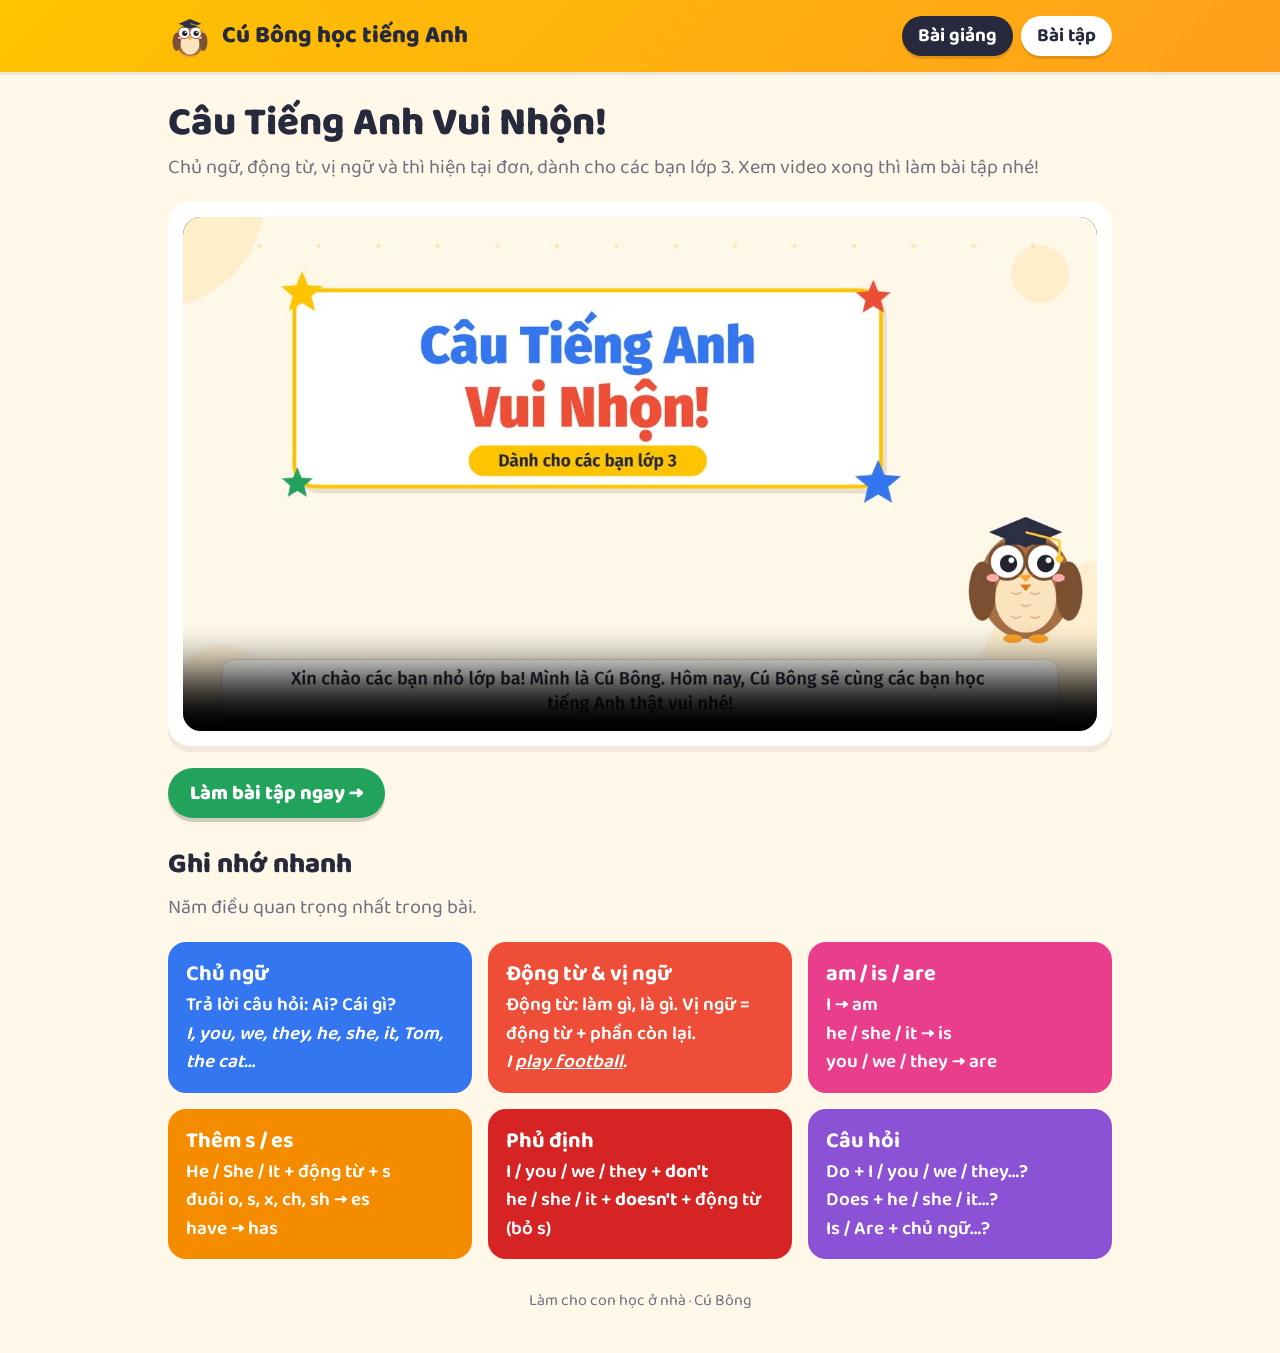
==== index.html @ 1fdc296e "Trang học tiếng Anh lớp 3: video bài giảng và bài tập tương tác Co-Authored-By: Claude Opus 5.5 <nor" ====
<!DOCTYPE html>
<html lang="vi">
<head>
<meta charset="utf-8">
<meta name="viewport" content="width=device-width, initial-scale=1">
<title>Câu Tiếng Anh Vui Nhộn – Bài giảng lớp 3</title>
<meta name="description" content="Bài giảng tiếng Anh lớp 3: chủ ngữ, động từ, vị ngữ, thì hiện tại đơn, am/is/are, do/does. Giảng bằng tiếng Việt.">
<link rel="preconnect" href="https://fonts.googleapis.com">
<link rel="preconnect" href="https://fonts.gstatic.com" crossorigin>
<link href="https://fonts.googleapis.com/css2?family=Baloo+2:wght@500;600;700;800&display=swap" rel="stylesheet">
<link rel="stylesheet" href="assets/style.css">
<link rel="icon" href="assets/owl.svg" type="image/svg+xml">
</head>
<body>
<header class="top"><div class="wrap">
  <a class="logo" href="./"><img src="assets/owl.svg" alt="" width="44" height="44"> Cú Bông học tiếng Anh</a>
  <nav><a class="on" href="./">Bài giảng</a><a href="bai-tap.html">Bài tập</a></nav>
</div></header>

<main class="wrap">
  <h1>Câu Tiếng Anh Vui Nhộn!</h1>
  <p class="lead">Chủ ngữ, động từ, vị ngữ và thì hiện tại đơn, dành cho các bạn lớp 3. Xem video xong thì làm bài tập nhé!</p>

  <div class="card" style="padding:12px">
    <video class="video" controls preload="metadata" poster="assets/poster.jpg" playsinline>
      <source src="assets/bai-giang.mp4" type="video/mp4">
      Trình duyệt không phát được video.
    </video>
  </div>

  <div class="big-cta">
    <a class="btn green" href="bai-tap.html">Làm bài tập ngay &rarr;</a>
  </div>

  <h2>Ghi nhớ nhanh</h2>
  <p class="lead">Năm điều quan trọng nhất trong bài.</p>
  <div class="grid">
    <div class="tip" style="background:var(--subj)"><b>Chủ ngữ</b>Trả lời câu hỏi: Ai? Cái gì?<br><i>I, you, we, they, he, she, it, Tom, the cat…</i></div>
    <div class="tip" style="background:var(--verb)"><b>Động từ &amp; vị ngữ</b>Động từ: làm gì, là gì. Vị ngữ = động từ + phần còn lại.<br><i>I <u>play football</u>.</i></div>
    <div class="tip" style="background:var(--be)"><b>am / is / are</b>I &rarr; am<br>he / she / it &rarr; is<br>you / we / they &rarr; are</div>
    <div class="tip" style="background:var(--do)"><b>Thêm s / es</b>He / She / It + động từ + s<br>đuôi o, s, x, ch, sh &rarr; es<br>have &rarr; has</div>
    <div class="tip" style="background:var(--no)"><b>Phủ định</b>I / you / we / they + <b style="display:inline;font-size:inherit">don't</b><br>he / she / it + <b style="display:inline;font-size:inherit">doesn't</b> + động từ (bỏ s)</div>
    <div class="tip" style="background:var(--pred)"><b>Câu hỏi</b>Do + I / you / we / they…?<br>Does + he / she / it…?<br>Is / Are + chủ ngữ…?</div>
  </div>
</main>
<footer>Làm cho con học ở nhà &middot; Cú Bông</footer>
</body>
</html>
---- assets/style.css ----
:root{
  --bg:#FFF8E8; --ink:#262A3C; --grey:#6E7282; --card:#fff;
  --subj:#3476F0; --verb:#EE4E38; --rest:#22A35C; --pred:#8B52D6; --be:#E83E8C; --do:#F58C00; --no:#D62424;
  --line:#EFE4CC; --radius:22px;
}
*{box-sizing:border-box}
html{scroll-behavior:smooth}
body{margin:0;background:var(--bg);color:var(--ink);font-family:"Baloo 2","Fira Sans",system-ui,sans-serif;font-size:19px;line-height:1.5}
a{color:var(--subj)}
.wrap{max-width:980px;margin:0 auto;padding:0 18px}
header.top{background:linear-gradient(135deg,#FFC400 0%,#FF9F1C 100%);padding:14px 0;box-shadow:0 3px 0 rgba(0,0,0,.08)}
header.top .wrap{display:flex;align-items:center;gap:14px;flex-wrap:wrap}
.logo{display:flex;align-items:center;gap:10px;font-weight:800;font-size:24px;color:var(--ink);text-decoration:none}
.logo svg{width:44px;height:44px}
nav{margin-left:auto;display:flex;gap:8px;flex-wrap:wrap}
nav a{background:#fff;color:var(--ink);text-decoration:none;font-weight:700;padding:6px 16px;border-radius:999px;box-shadow:0 3px 0 rgba(0,0,0,.12)}
nav a.on{background:var(--ink);color:#fff}
h1{font-size:40px;line-height:1.15;margin:28px 0 6px;font-weight:800}
h2{font-size:28px;margin:0 0 6px;font-weight:800}
.lead{color:var(--grey);margin:0 0 20px;font-size:20px}
.card{background:var(--card);border-radius:var(--radius);padding:22px;box-shadow:0 6px 0 rgba(0,0,0,.06);margin:0 0 22px;border:3px solid transparent}
.video{width:100%;border-radius:18px;display:block;background:#000;aspect-ratio:16/9}
.grid{display:grid;grid-template-columns:repeat(auto-fit,minmax(260px,1fr));gap:16px}
.tip{border-radius:18px;padding:16px 18px;color:#fff;font-weight:600}
.tip b{font-size:22px;display:block}
.btn{display:inline-flex;align-items:center;gap:8px;border:0;cursor:pointer;font:inherit;font-weight:800;font-size:20px;padding:10px 22px;border-radius:999px;color:#fff;background:var(--subj);box-shadow:0 4px 0 rgba(0,0,0,.18);text-decoration:none}
.btn:active{transform:translateY(2px);box-shadow:0 2px 0 rgba(0,0,0,.18)}
.btn.green{background:var(--rest)} .btn.orange{background:var(--do)} .btn.grey{background:#8A8FA3}
.big-cta{display:flex;gap:14px;flex-wrap:wrap;margin:6px 0 26px}
footer{color:var(--grey);text-align:center;padding:30px 0 40px;font-size:16px}

/* exercises */
.ex-head{display:flex;align-items:center;gap:12px;margin-bottom:6px}
.ex-num{background:var(--subj);color:#fff;border-radius:14px;min-width:46px;height:46px;display:grid;place-items:center;font-weight:800;font-size:22px}
.ex-sub{color:var(--grey);margin:0 0 14px}
.q{display:flex;align-items:center;flex-wrap:wrap;gap:8px 10px;padding:10px 0;border-bottom:2px dashed var(--line)}
.q:last-of-type{border-bottom:0}
.qn{font-weight:800;color:var(--grey);min-width:28px}
.en{font-weight:700}
input.t{font:inherit;font-weight:700;font-size:19px;border:3px solid #D9CFB8;border-radius:12px;padding:4px 10px;min-width:110px;background:#FFFDF6;color:var(--ink)}
input.t.wide{min-width:min(420px,100%);flex:1}
input.t:focus{outline:none;border-color:var(--subj)}
.choices{display:inline-flex;gap:6px;flex-wrap:wrap}
.ch{font:inherit;font-weight:800;font-size:18px;border:3px solid #D9CFB8;background:#fff;border-radius:999px;padding:2px 16px;cursor:pointer;color:var(--ink)}
.ch.sel{background:var(--subj);border-color:var(--subj);color:#fff}
.ok{border-color:var(--rest)!important;background:#E3F7EA!important;color:var(--ink)!important}
.ch.sel.ok{background:var(--rest)!important;color:#fff!important}
.bad{border-color:var(--no)!important;background:#FFE7E7!important}
.ch.sel.bad{background:var(--no)!important;color:#fff!important}
.fix{color:var(--rest);font-weight:800;font-size:16px}
.blank{display:inline-block;min-width:70px;border-bottom:3px solid var(--grey);text-align:center}
.say{border:0;background:#EFE7FF;color:var(--pred);border-radius:50%;width:36px;height:36px;cursor:pointer;display:inline-grid;place-items:center;flex:none}
.say svg{width:20px;height:20px}
table.tb{width:100%;border-collapse:separate;border-spacing:0 8px}
table.tb th{text-align:left;color:#fff;padding:8px 10px;font-size:17px}
table.tb th:first-child{border-radius:12px 0 0 12px} table.tb th:last-child{border-radius:0 12px 12px 0}
table.tb td{padding:4px 6px;vertical-align:middle}
table.tb input.t{width:100%;min-width:0}
.ex-foot{display:flex;align-items:center;gap:14px;flex-wrap:wrap;margin-top:14px}
.score{font-weight:800;font-size:20px}
.pool{display:flex;flex-wrap:wrap;gap:10px;margin:6px 0 12px}
.word{background:#fff;border:3px solid #D9CFB8;border-radius:14px;padding:4px 8px 4px 14px;display:inline-flex;align-items:center;gap:8px;font-weight:800}
.word .ch{font-size:14px;padding:0 10px}
.sticky{position:sticky;top:0;z-index:5;background:var(--ink);color:#fff;border-radius:0 0 18px 18px;padding:10px 18px;display:flex;gap:12px;align-items:center;flex-wrap:wrap;margin-bottom:20px}
.sticky .score{font-size:22px}
.sticky .btn{font-size:17px;padding:6px 16px}
textarea{width:100%;font:inherit;border:3px solid #D9CFB8;border-radius:12px;padding:8px 12px;background:#FFFDF6;min-height:46px}
.stars{position:fixed;inset:0;pointer-events:none;z-index:50}
@media (max-width:640px){h1{font-size:31px}body{font-size:18px}.card{padding:16px}}
@media print{
  header.top,nav,.sticky,.ex-foot,.say,.no-print,footer{display:none!important}
  body{background:#fff;font-size:14pt}
  .card{box-shadow:none;border:1px solid #ccc;break-inside:avoid}
  .ch{border:1px solid #999} input.t{border:0;border-bottom:1px solid #666;border-radius:0;background:#fff}
}
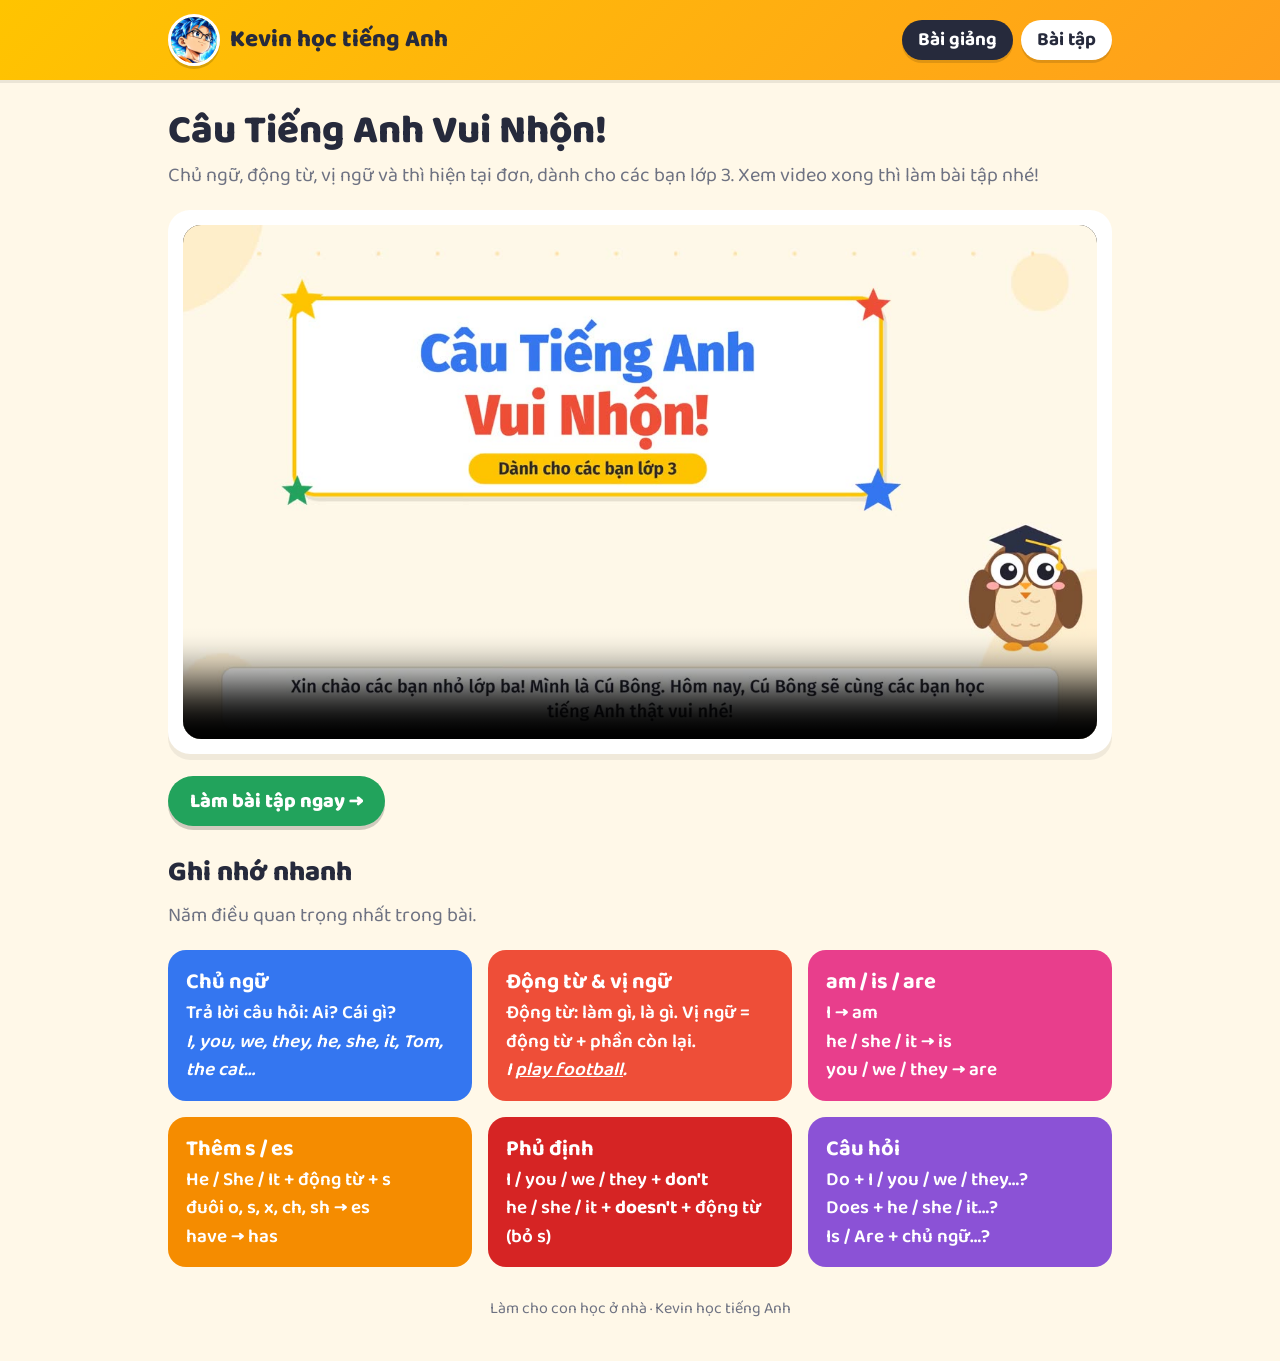
==== commit 87d4e0a0: "Đổi tên thành Kevin học tiếng Anh, thêm logo và favicon mới Co-Authored-By: Claude Opus 5.5 <noreply" ====
--- a/index.html
+++ b/index.html
@@ -3,17 +3,18 @@
 <head>
 <meta charset="utf-8">
 <meta name="viewport" content="width=device-width, initial-scale=1">
-<title>Câu Tiếng Anh Vui Nhộn – Bài giảng lớp 3</title>
+<title>Kevin học tiếng Anh – Bài giảng lớp 3</title>
 <meta name="description" content="Bài giảng tiếng Anh lớp 3: chủ ngữ, động từ, vị ngữ, thì hiện tại đơn, am/is/are, do/does. Giảng bằng tiếng Việt.">
 <link rel="preconnect" href="https://fonts.googleapis.com">
 <link rel="preconnect" href="https://fonts.gstatic.com" crossorigin>
 <link href="https://fonts.googleapis.com/css2?family=Baloo+2:wght@500;600;700;800&display=swap" rel="stylesheet">
 <link rel="stylesheet" href="assets/style.css">
-<link rel="icon" href="assets/owl.svg" type="image/svg+xml">
+<link rel="icon" href="assets/favicon.png" type="image/png">
+<link rel="apple-touch-icon" href="assets/apple-touch-icon.png">
 </head>
 <body>
 <header class="top"><div class="wrap">
-  <a class="logo" href="./"><img src="assets/owl.svg" alt="" width="44" height="44"> Cú Bông học tiếng Anh</a>
+  <a class="logo" href="./"><img src="assets/logo.jpg" alt="Kevin" width="52" height="52" class="avatar"> Kevin học tiếng Anh</a>
   <nav><a class="on" href="./">Bài giảng</a><a href="bai-tap.html">Bài tập</a></nav>
 </div></header>
 
@@ -43,6 +44,6 @@
     <div class="tip" style="background:var(--pred)"><b>Câu hỏi</b>Do + I / you / we / they…?<br>Does + he / she / it…?<br>Is / Are + chủ ngữ…?</div>
   </div>
 </main>
-<footer>Làm cho con học ở nhà &middot; Cú Bông</footer>
+<footer>Làm cho con học ở nhà &middot; Kevin học tiếng Anh</footer>
 </body>
 </html>
--- a/assets/style.css
+++ b/assets/style.css
@@ -11,7 +11,7 @@
 header.top{background:linear-gradient(135deg,#FFC400 0%,#FF9F1C 100%);padding:14px 0;box-shadow:0 3px 0 rgba(0,0,0,.08)}
 header.top .wrap{display:flex;align-items:center;gap:14px;flex-wrap:wrap}
 .logo{display:flex;align-items:center;gap:10px;font-weight:800;font-size:24px;color:var(--ink);text-decoration:none}
-.logo svg{width:44px;height:44px}
+.logo .avatar{width:52px;height:52px;border-radius:50%;object-fit:cover;border:3px solid #fff;box-shadow:0 3px 0 rgba(0,0,0,.15)}
 nav{margin-left:auto;display:flex;gap:8px;flex-wrap:wrap}
 nav a{background:#fff;color:var(--ink);text-decoration:none;font-weight:700;padding:6px 16px;border-radius:999px;box-shadow:0 3px 0 rgba(0,0,0,.12)}
 nav a.on{background:var(--ink);color:#fff}
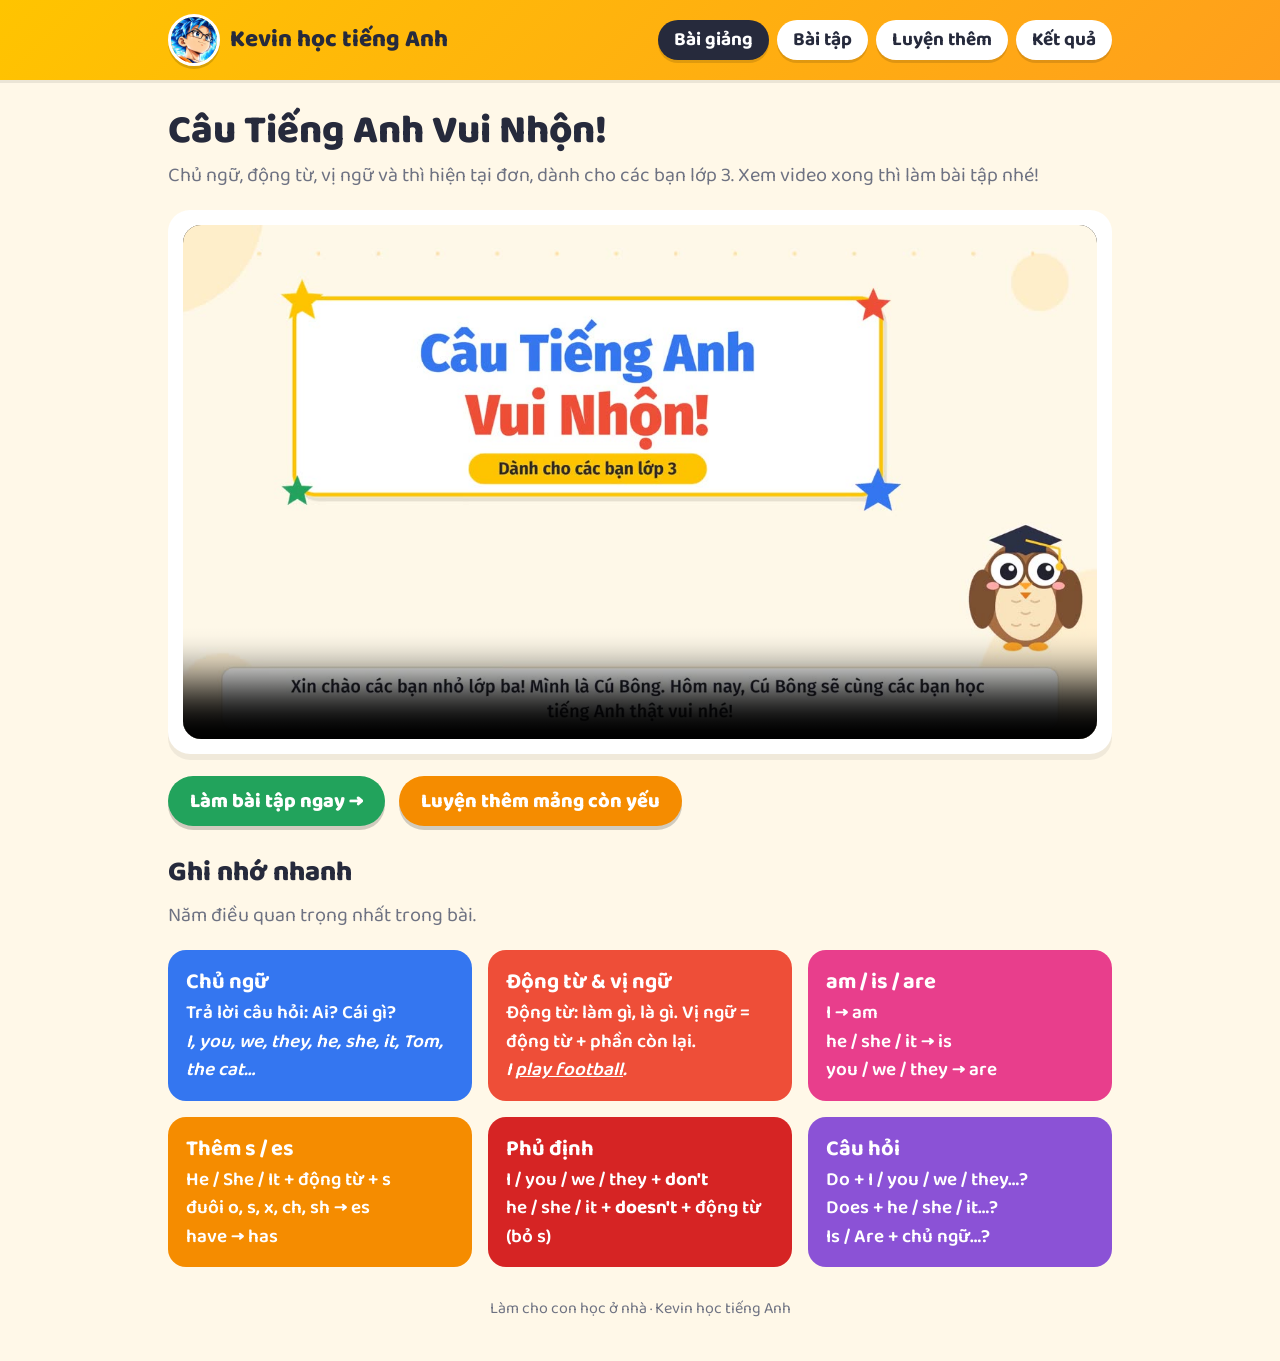
==== commit 1fb9ba44: "Lưu kết quả lên Supabase, trang Kết quả và Luyện thêm theo mảng yếu - Gắn nhãn mảng cho từng câu, gh" ====
--- a/index.html
+++ b/index.html
@@ -15,7 +15,7 @@
 <body>
 <header class="top"><div class="wrap">
   <a class="logo" href="./"><img src="assets/logo.jpg" alt="Kevin" width="52" height="52" class="avatar"> Kevin học tiếng Anh</a>
-  <nav><a class="on" href="./">Bài giảng</a><a href="bai-tap.html">Bài tập</a></nav>
+  <nav><a class="on" href="./">Bài giảng</a><a href="bai-tap.html">Bài tập</a><a href="luyen-tap.html">Luyện thêm</a><a href="ket-qua.html">Kết quả</a></nav>
 </div></header>
 
 <main class="wrap">
@@ -31,6 +31,7 @@
 
   <div class="big-cta">
     <a class="btn green" href="bai-tap.html">Làm bài tập ngay &rarr;</a>
+    <a class="btn orange" href="luyen-tap.html">Luyện thêm mảng còn yếu</a>
   </div>
 
   <h2>Ghi nhớ nhanh</h2>
@@ -45,5 +46,7 @@
   </div>
 </main>
 <footer>Làm cho con học ở nhà &middot; Kevin học tiếng Anh</footer>
+<script src="assets/config.js"></script>
+<script src="assets/common.js"></script>
 </body>
 </html>
--- a/assets/style.css
+++ b/assets/style.css
@@ -28,6 +28,23 @@
 .btn.green{background:var(--rest)} .btn.orange{background:var(--do)} .btn.grey{background:#8A8FA3}
 .big-cta{display:flex;gap:14px;flex-wrap:wrap;margin:6px 0 26px}
 footer{color:var(--grey);text-align:center;padding:30px 0 40px;font-size:16px}
+
+/* practice + results */
+.skill-chips{display:flex;flex-wrap:wrap;gap:8px;margin:0 0 18px}
+.skill-chip{display:inline-flex;align-items:center;gap:8px;background:#fff;color:var(--ink);text-decoration:none;font-weight:700;padding:6px 14px;border-radius:999px;border:3px solid #E6DCC4}
+.skill-chip.on{border-color:var(--ink)}
+.skill-chip .dot{width:12px;height:12px;border-radius:50%}
+.hint{background:#F1ECFF;color:var(--pred);font-weight:700;font-size:16px;border-radius:10px;padding:1px 10px}
+.skill-row{padding:12px 0;border-bottom:2px dashed var(--line)}
+.skill-row:last-child{border-bottom:0}
+.skill-name{display:flex;align-items:center;gap:10px;flex-wrap:wrap}
+.skill-name b{font-size:21px}
+.tag{color:#fff;font-weight:800;font-size:14px;border-radius:999px;padding:1px 12px}
+.bar{height:16px;background:#F0E8D6;border-radius:999px;overflow:hidden;margin:8px 0}
+.bar i{display:block;height:100%;border-radius:999px}
+.skill-detail{display:flex;align-items:center;justify-content:space-between;gap:10px;flex-wrap:wrap;color:var(--grey);font-size:17px}
+.btn.small{font-size:16px;padding:5px 14px}
+label{font-weight:700;display:inline-flex;align-items:center;gap:8px}
 
 /* exercises */
 .ex-head{display:flex;align-items:center;gap:12px;margin-bottom:6px}
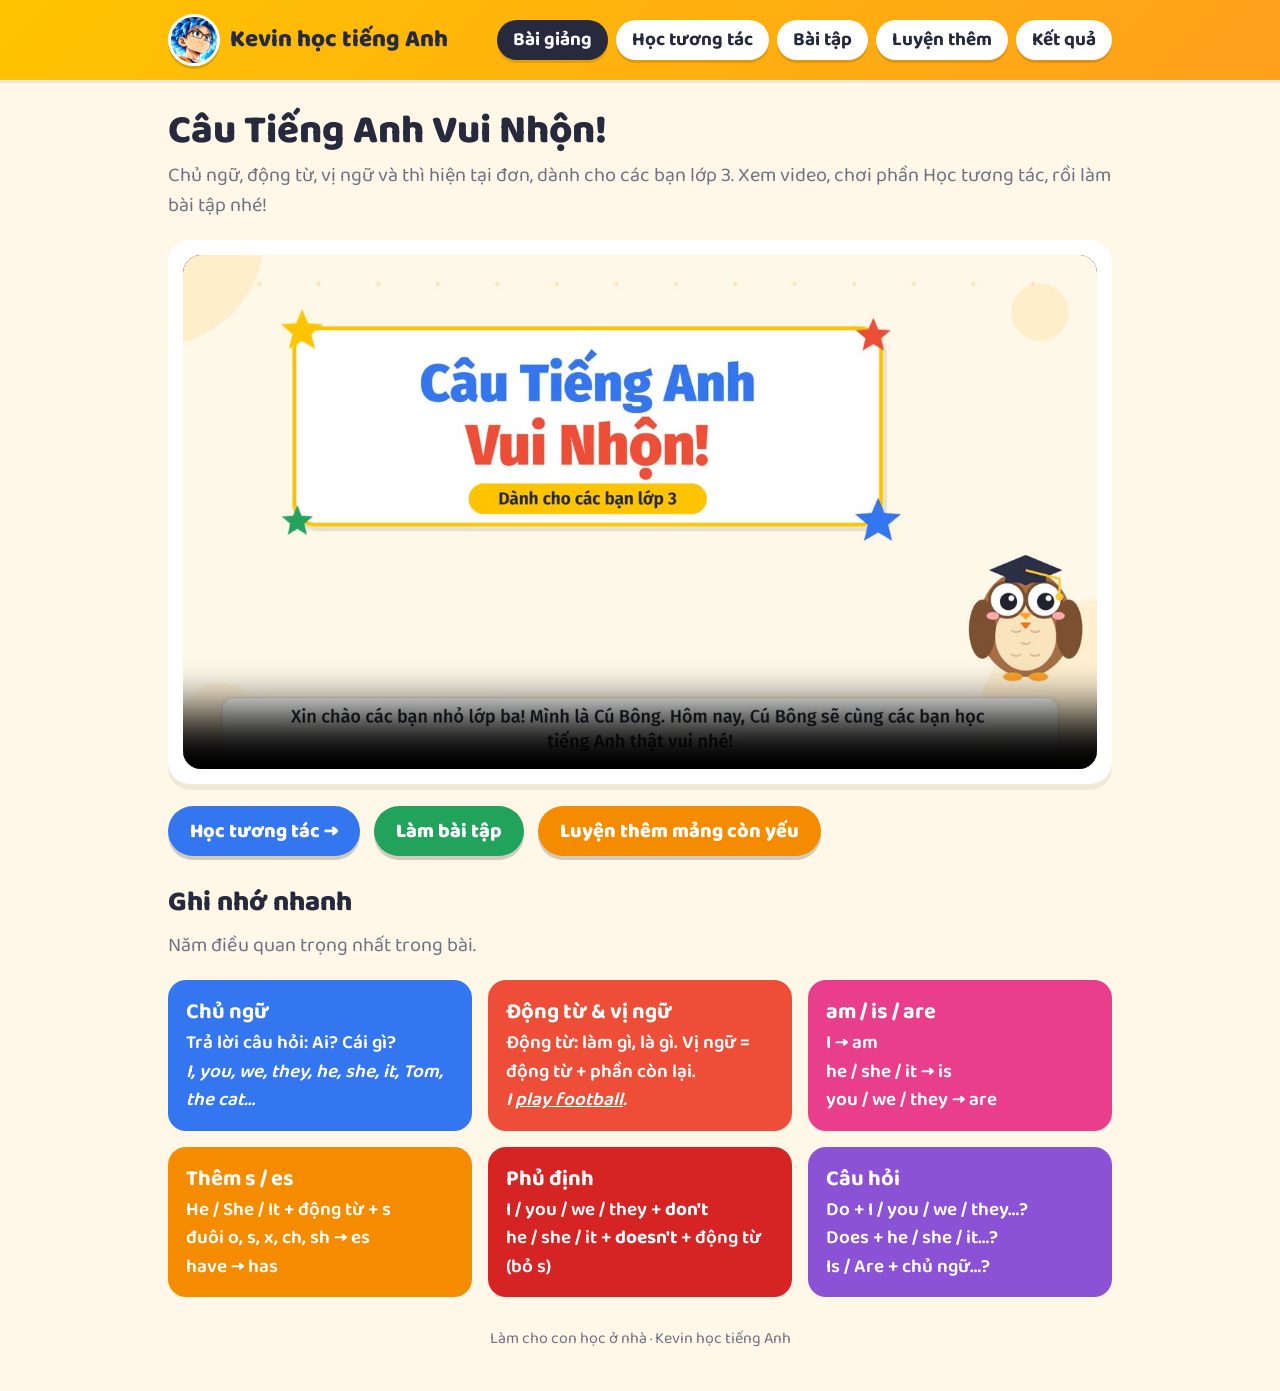
==== commit c1070543: "Thêm trang Học tương tác: Đoàn tàu câu, Máy làm câu, Thử thách nhanh Co-Authored-By: Claude Opus 5.5" ====
--- a/index.html
+++ b/index.html
@@ -15,12 +15,12 @@
 <body>
 <header class="top"><div class="wrap">
   <a class="logo" href="./"><img src="assets/logo.jpg" alt="Kevin" width="52" height="52" class="avatar"> Kevin học tiếng Anh</a>
-  <nav><a class="on" href="./">Bài giảng</a><a href="bai-tap.html">Bài tập</a><a href="luyen-tap.html">Luyện thêm</a><a href="ket-qua.html">Kết quả</a></nav>
+  <nav><a class="on" href="./">Bài giảng</a><a href="bai-hoc.html">Học tương tác</a><a href="bai-tap.html">Bài tập</a><a href="luyen-tap.html">Luyện thêm</a><a href="ket-qua.html">Kết quả</a></nav>
 </div></header>
 
 <main class="wrap">
   <h1>Câu Tiếng Anh Vui Nhộn!</h1>
-  <p class="lead">Chủ ngữ, động từ, vị ngữ và thì hiện tại đơn, dành cho các bạn lớp 3. Xem video xong thì làm bài tập nhé!</p>
+  <p class="lead">Chủ ngữ, động từ, vị ngữ và thì hiện tại đơn, dành cho các bạn lớp 3. Xem video, chơi phần Học tương tác, rồi làm bài tập nhé!</p>
 
   <div class="card" style="padding:12px">
     <video class="video" controls preload="metadata" poster="assets/poster.jpg" playsinline>
@@ -30,7 +30,8 @@
   </div>
 
   <div class="big-cta">
-    <a class="btn green" href="bai-tap.html">Làm bài tập ngay &rarr;</a>
+    <a class="btn" href="bai-hoc.html">Học tương tác &rarr;</a>
+    <a class="btn green" href="bai-tap.html">Làm bài tập</a>
     <a class="btn orange" href="luyen-tap.html">Luyện thêm mảng còn yếu</a>
   </div>
 
--- a/assets/style.css
+++ b/assets/style.css
@@ -4,6 +4,7 @@
   --line:#EFE4CC; --radius:22px;
 }
 *{box-sizing:border-box}
+[hidden]{display:none!important}
 html{scroll-behavior:smooth}
 body{margin:0;background:var(--bg);color:var(--ink);font-family:"Baloo 2","Fira Sans",system-ui,sans-serif;font-size:19px;line-height:1.5}
 a{color:var(--subj)}
@@ -28,6 +29,67 @@
 .btn.green{background:var(--rest)} .btn.orange{background:var(--do)} .btn.grey{background:#8A8FA3}
 .big-cta{display:flex;gap:14px;flex-wrap:wrap;margin:6px 0 26px}
 footer{color:var(--grey);text-align:center;padding:30px 0 40px;font-size:16px}
+
+/* interactive lesson */
+.tabs{display:flex;gap:8px;flex-wrap:wrap;margin:0 0 16px}
+.tabs button{font:inherit;font-weight:800;font-size:19px;border:0;border-radius:16px;padding:8px 18px;background:#fff;color:var(--ink);cursor:pointer;box-shadow:0 4px 0 rgba(0,0,0,.1)}
+.tabs button.on{background:var(--subj);color:#fff}
+.pane-head{display:flex;align-items:center;justify-content:space-between;gap:10px}
+.count{color:var(--grey);font-weight:700}
+.msg{font-weight:700;min-height:30px;margin:12px 0}
+.msg.good{color:var(--rest)} .msg.bad{color:var(--no)}
+.train-wrap{position:relative;padding:84px 0 10px;overflow-x:auto}
+.train{display:grid;grid-template-columns:repeat(3,minmax(150px,1fr));gap:34px;min-width:540px}
+.wagon{position:relative;border-radius:22px;color:#fff;padding:12px 10px 18px;text-align:center;min-height:150px;display:flex;flex-direction:column;gap:8px}
+.wagon.w1{background:var(--subj)} .wagon.w2{background:var(--verb)} .wagon.w3{background:var(--rest)}
+.wagon:not(.w1)::before{content:"";position:absolute;left:-36px;top:60%;width:38px;height:9px;background:var(--ink);border-radius:4px}
+.wagon .chimney{position:absolute;top:-34px;left:22px;width:34px;height:40px;background:#2457B8;border-radius:8px 8px 0 0}
+.wl{font-weight:800;font-size:22px;line-height:1.1}
+.wl small{display:block;font-size:15px;font-weight:600;opacity:.9}
+.slot{flex:1;display:grid;place-items:center;background:rgba(255,255,255,.22);border:3px dashed rgba(255,255,255,.75);border-radius:16px;font-weight:800;font-size:26px;padding:6px}
+.slot.full{background:#fff;color:var(--ink);border-style:solid;animation:pop .35s}
+.wagon i{position:absolute;bottom:-20px;width:36px;height:36px;border-radius:50%;background:var(--ink);border:9px solid #BFC3D2}
+.wagon i:nth-of-type(1){left:22%} .wagon i:nth-of-type(2){right:22%}
+.rail{height:8px;background:#9A7650;border-radius:4px;margin-top:22px;min-width:540px}
+.pred-bracket{position:absolute;top:36px;left:calc(33.3% + 12px);right:0;height:30px;border:6px solid var(--pred);border-bottom:0;border-radius:10px 10px 0 0;opacity:0;transition:opacity .4s;min-width:340px}
+.pred-bracket span{position:absolute;top:-24px;left:50%;transform:translateX(-50%);background:var(--pred);color:#fff;font-weight:800;padding:2px 16px;border-radius:999px;font-size:17px}
+.pred-bracket.show{opacity:1}
+.cards{display:flex;gap:12px;flex-wrap:wrap;justify-content:center;margin-top:20px;min-height:66px}
+.wcard{font:inherit;font-weight:800;font-size:26px;background:#fff;border:4px solid var(--ink);border-radius:18px;padding:6px 22px;cursor:pointer;box-shadow:0 5px 0 rgba(0,0,0,.18);color:var(--ink)}
+.wcard.gone{visibility:hidden}
+.wcard.shake{animation:shake .4s}
+@keyframes shake{0%,100%{transform:translateX(0)}20%,60%{transform:translateX(-10px)}40%,80%{transform:translateX(10px)}}
+@keyframes pop{0%{transform:scale(.6)}70%{transform:scale(1.08)}100%{transform:scale(1)}}
+.mgroup{margin:10px 0}
+.mgroup b{display:block;margin-bottom:6px}
+.mrow{display:flex;flex-wrap:wrap;gap:8px}
+.mchip{font:inherit;font-weight:700;font-size:18px;border:3px solid #D9CFB8;background:#fff;border-radius:999px;padding:2px 14px;cursor:pointer;color:var(--ink)}
+.mchip.on{background:var(--ink);border-color:var(--ink);color:#fff}
+.mscreen{background:#262A3C;border-radius:22px;padding:22px;margin-top:16px;color:#fff;text-align:center}
+.mout{font-size:clamp(28px,5vw,46px);font-weight:800;line-height:1.3;background:#fff;color:var(--ink);border-radius:16px;padding:14px}
+.mout.pop{animation:pop .35s}
+.mans{margin-top:10px;font-size:22px;font-weight:700;color:#FFD54A}
+.mvi{margin-top:10px;font-size:20px;font-style:italic;color:#D9DCEA}
+.mwhy{margin-top:10px;font-size:19px;background:rgba(255,255,255,.08);border-radius:12px;padding:8px 12px}
+.mwhy span:first-child{color:#FFD54A;font-weight:800}
+.mbtns{display:flex;gap:10px;justify-content:center;flex-wrap:wrap;margin-top:14px}
+.tk{border-radius:8px;padding:0}
+.tk-subj{color:var(--subj)} .tk-aux{color:var(--be)} .tk-not{color:var(--no)} .tk-verb{color:var(--verb)}
+.tk-end{color:#fff;background:var(--no);padding:0 3px} .tk-rest{color:var(--rest)} .tk-blank{color:var(--grey)}
+.legend .tk{background:#fff;font-weight:800;padding:0 6px;margin-right:4px}
+.legend .tk-end{background:var(--no);color:#fff}
+.btn.big{font-size:24px;padding:12px 30px}
+.ginfo{font-weight:800;color:var(--grey)}
+.gtime{height:14px;background:#F0E8D6;border-radius:999px;overflow:hidden;margin:8px 0 16px}
+.gtime i{display:block;height:100%;width:100%;background:var(--rest);transition:width .1s linear}
+.gq{font-size:clamp(28px,5vw,44px);font-weight:800;text-align:center;background:#FFFDF6;border:4px solid var(--line);border-radius:18px;padding:16px}
+.gopts{display:flex;gap:14px;justify-content:center;flex-wrap:wrap;margin-top:18px}
+.gbtn{font:inherit;font-weight:800;font-size:28px;min-width:150px;border:4px solid var(--ink);border-radius:18px;background:#fff;padding:8px 20px;cursor:pointer;box-shadow:0 5px 0 rgba(0,0,0,.18);color:var(--ink)}
+.gbtn.ok{background:var(--rest);border-color:var(--rest);color:#fff}
+.gbtn.bad{background:var(--no);border-color:var(--no);color:#fff}
+.gstars{font-size:64px;color:#FFC400;text-align:center}
+.gresult{text-align:center;font-weight:800;font-size:24px}
+#g-end{text-align:center}
 
 /* practice + results */
 .skill-chips{display:flex;flex-wrap:wrap;gap:8px;margin:0 0 18px}
@@ -83,7 +145,20 @@
 .sticky .btn{font-size:17px;padding:6px 16px}
 textarea{width:100%;font:inherit;border:3px solid #D9CFB8;border-radius:12px;padding:8px 12px;background:#FFFDF6;min-height:46px}
 .stars{position:fixed;inset:0;pointer-events:none;z-index:50}
-@media (max-width:640px){h1{font-size:31px}body{font-size:18px}.card{padding:16px}}
+@media (max-width:640px){h1{font-size:31px}body{font-size:18px}.card{padding:16px}
+  .train,.rail,.pred-bracket{min-width:0}
+  .train{grid-template-columns:repeat(3,1fr);gap:16px}
+  .wagon{min-height:118px;padding:8px 5px 14px;border-radius:14px}
+  .wagon:not(.w1)::before{left:-17px;width:18px}
+  .wl{font-size:15px} .wl small{font-size:11px}
+  .slot{font-size:16px;border-radius:10px}
+  .wagon i{width:24px;height:24px;border-width:6px;bottom:-13px}
+  .wagon .chimney{width:22px;height:28px;top:-24px;left:12px}
+  .pred-bracket{left:calc(33.3% + 6px)}
+  .wcard{font-size:21px;padding:5px 16px}
+  .mchip{font-size:16px}
+  .gbtn{min-width:110px;font-size:24px}
+}
 @media print{
   header.top,nav,.sticky,.ex-foot,.say,.no-print,footer{display:none!important}
   body{background:#fff;font-size:14pt}
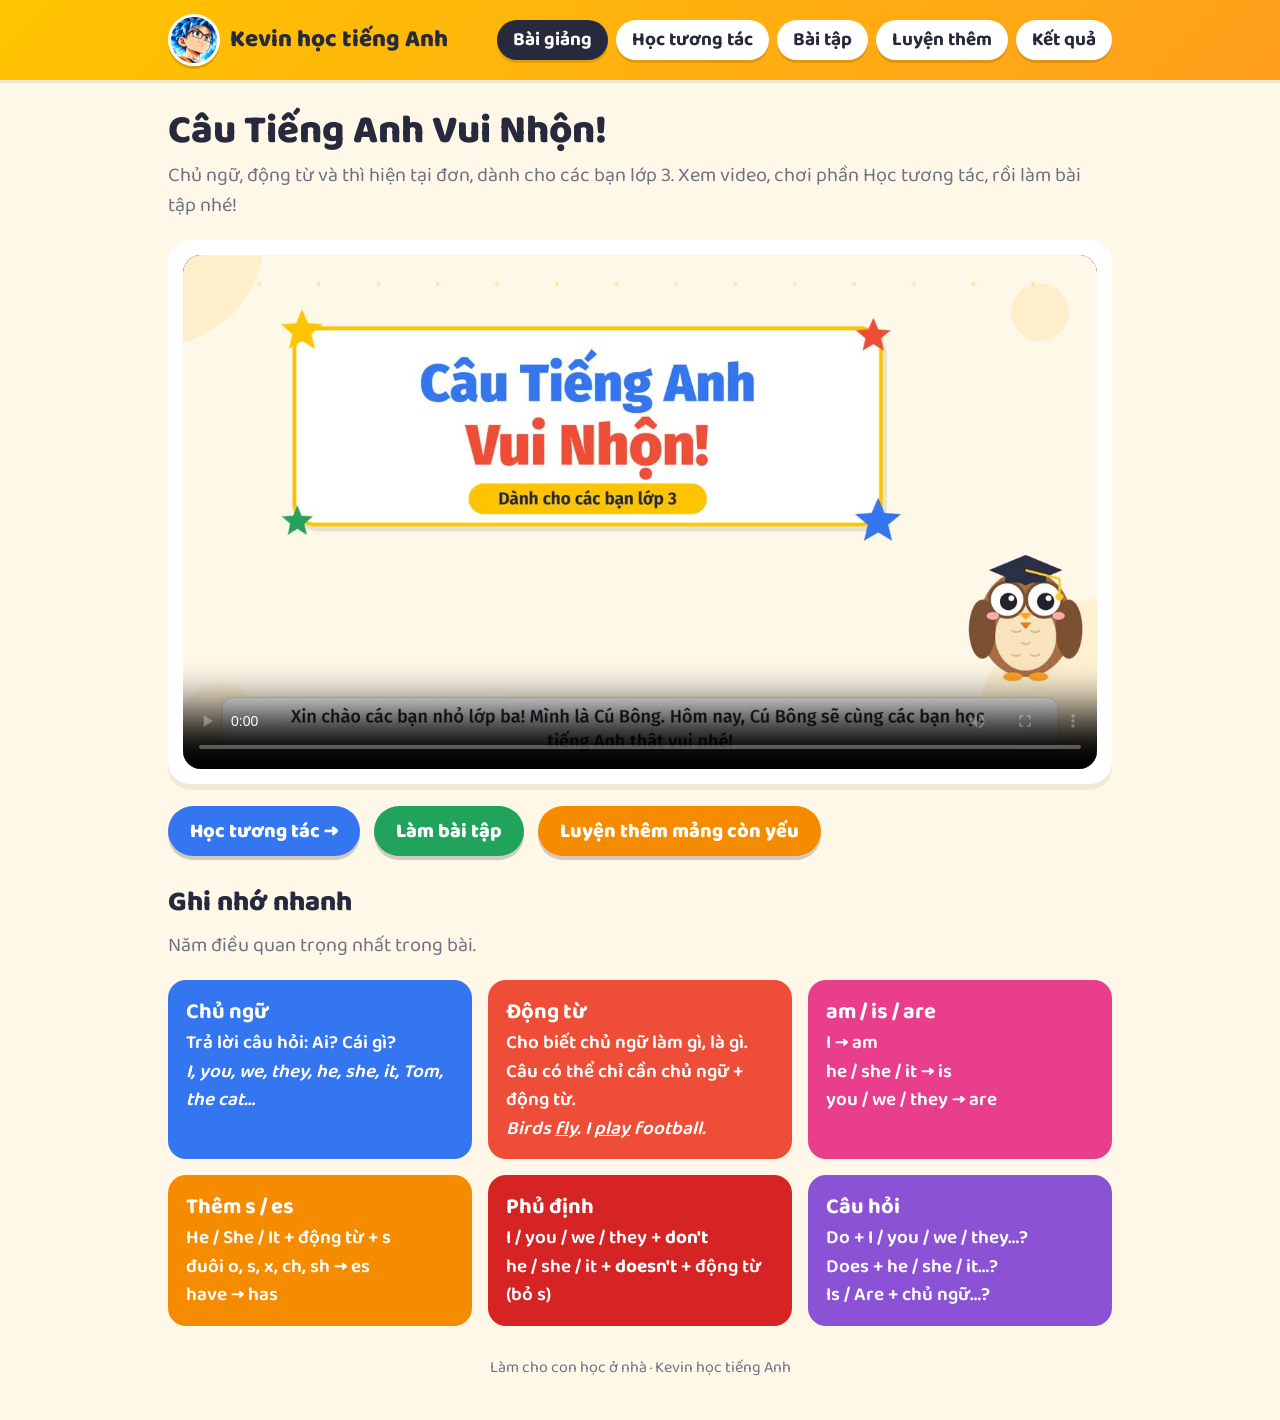
==== commit 8effaf31: "Bỏ khái niệm vị ngữ trên web: chỉ còn chủ ngữ + động từ (+ phần thêm nếu có) - Đoàn tàu câu: toa 3 l" ====
--- a/index.html
+++ b/index.html
@@ -4,7 +4,7 @@
 <meta charset="utf-8">
 <meta name="viewport" content="width=device-width, initial-scale=1">
 <title>Kevin học tiếng Anh – Bài giảng lớp 3</title>
-<meta name="description" content="Bài giảng tiếng Anh lớp 3: chủ ngữ, động từ, vị ngữ, thì hiện tại đơn, am/is/are, do/does. Giảng bằng tiếng Việt.">
+<meta name="description" content="Bài giảng tiếng Anh lớp 3: chủ ngữ, động từ, thì hiện tại đơn, am/is/are, do/does. Giảng bằng tiếng Việt.">
 <link rel="preconnect" href="https://fonts.googleapis.com">
 <link rel="preconnect" href="https://fonts.gstatic.com" crossorigin>
 <link href="https://fonts.googleapis.com/css2?family=Baloo+2:wght@500;600;700;800&display=swap" rel="stylesheet">
@@ -20,7 +20,7 @@
 
 <main class="wrap">
   <h1>Câu Tiếng Anh Vui Nhộn!</h1>
-  <p class="lead">Chủ ngữ, động từ, vị ngữ và thì hiện tại đơn, dành cho các bạn lớp 3. Xem video, chơi phần Học tương tác, rồi làm bài tập nhé!</p>
+  <p class="lead">Chủ ngữ, động từ và thì hiện tại đơn, dành cho các bạn lớp 3. Xem video, chơi phần Học tương tác, rồi làm bài tập nhé!</p>
 
   <div class="card" style="padding:12px">
     <video class="video" controls preload="metadata" poster="assets/poster.jpg" playsinline>
@@ -39,7 +39,7 @@
   <p class="lead">Năm điều quan trọng nhất trong bài.</p>
   <div class="grid">
     <div class="tip" style="background:var(--subj)"><b>Chủ ngữ</b>Trả lời câu hỏi: Ai? Cái gì?<br><i>I, you, we, they, he, she, it, Tom, the cat…</i></div>
-    <div class="tip" style="background:var(--verb)"><b>Động từ &amp; vị ngữ</b>Động từ: làm gì, là gì. Vị ngữ = động từ + phần còn lại.<br><i>I <u>play football</u>.</i></div>
+    <div class="tip" style="background:var(--verb)"><b>Động từ</b>Cho biết chủ ngữ làm gì, là gì. Câu có thể chỉ cần chủ ngữ + động từ.<br><i>Birds <u>fly</u>. I <u>play</u> football.</i></div>
     <div class="tip" style="background:var(--be)"><b>am / is / are</b>I &rarr; am<br>he / she / it &rarr; is<br>you / we / they &rarr; are</div>
     <div class="tip" style="background:var(--do)"><b>Thêm s / es</b>He / She / It + động từ + s<br>đuôi o, s, x, ch, sh &rarr; es<br>have &rarr; has</div>
     <div class="tip" style="background:var(--no)"><b>Phủ định</b>I / you / we / they + <b style="display:inline;font-size:inherit">don't</b><br>he / she / it + <b style="display:inline;font-size:inherit">doesn't</b> + động từ (bỏ s)</div>
--- a/assets/style.css
+++ b/assets/style.css
@@ -38,7 +38,7 @@
 .count{color:var(--grey);font-weight:700}
 .msg{font-weight:700;min-height:30px;margin:12px 0}
 .msg.good{color:var(--rest)} .msg.bad{color:var(--no)}
-.train-wrap{position:relative;padding:84px 0 10px;overflow-x:auto}
+.train-wrap{position:relative;padding:44px 0 10px;overflow-x:auto}
 .train{display:grid;grid-template-columns:repeat(3,minmax(150px,1fr));gap:34px;min-width:540px}
 .wagon{position:relative;border-radius:22px;color:#fff;padding:12px 10px 18px;text-align:center;min-height:150px;display:flex;flex-direction:column;gap:8px}
 .wagon.w1{background:var(--subj)} .wagon.w2{background:var(--verb)} .wagon.w3{background:var(--rest)}
@@ -165,3 +165,6 @@
   .card{box-shadow:none;border:1px solid #ccc;break-inside:avoid}
   .ch{border:1px solid #999} input.t{border:0;border-bottom:1px solid #666;border-radius:0;background:#fff}
 }
+
+.wagon.skip{background:#C9C2B0}
+.wagon.skip .slot{font-size:16px;font-weight:700;border-style:dotted}
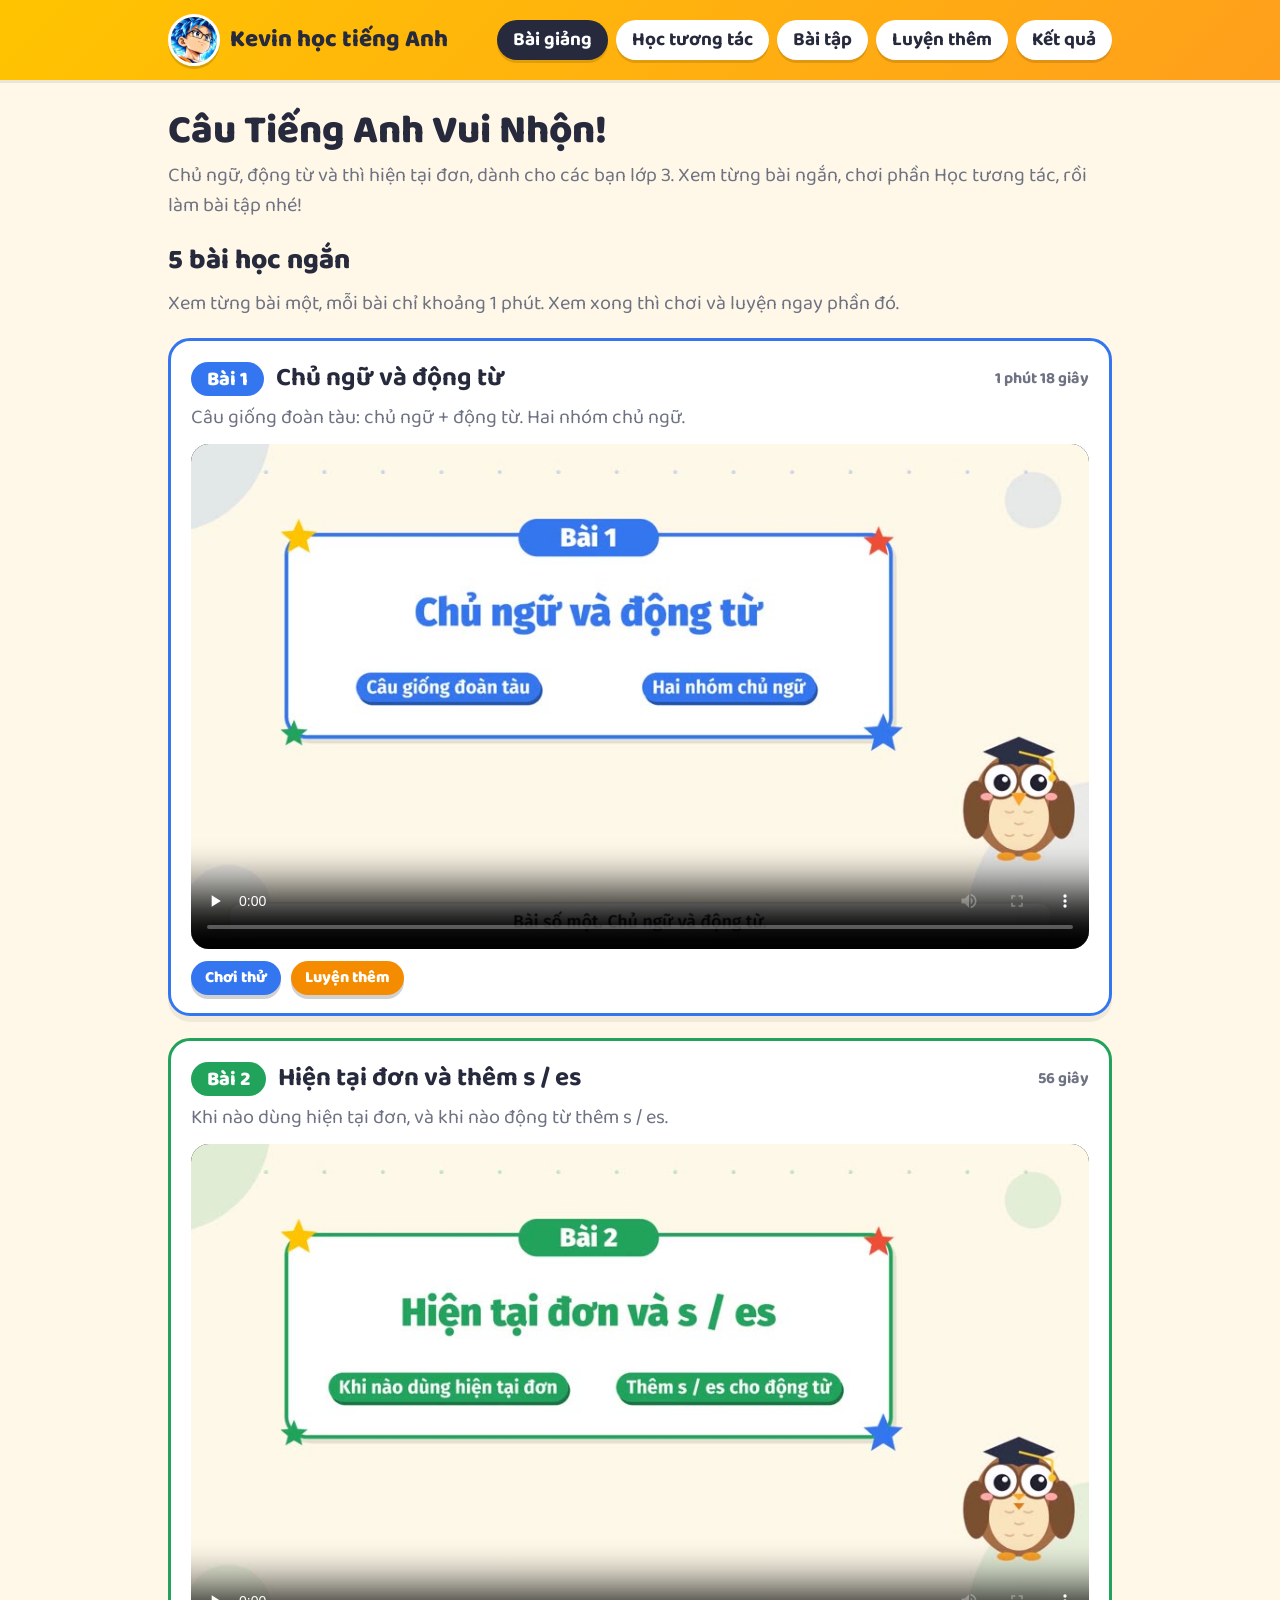
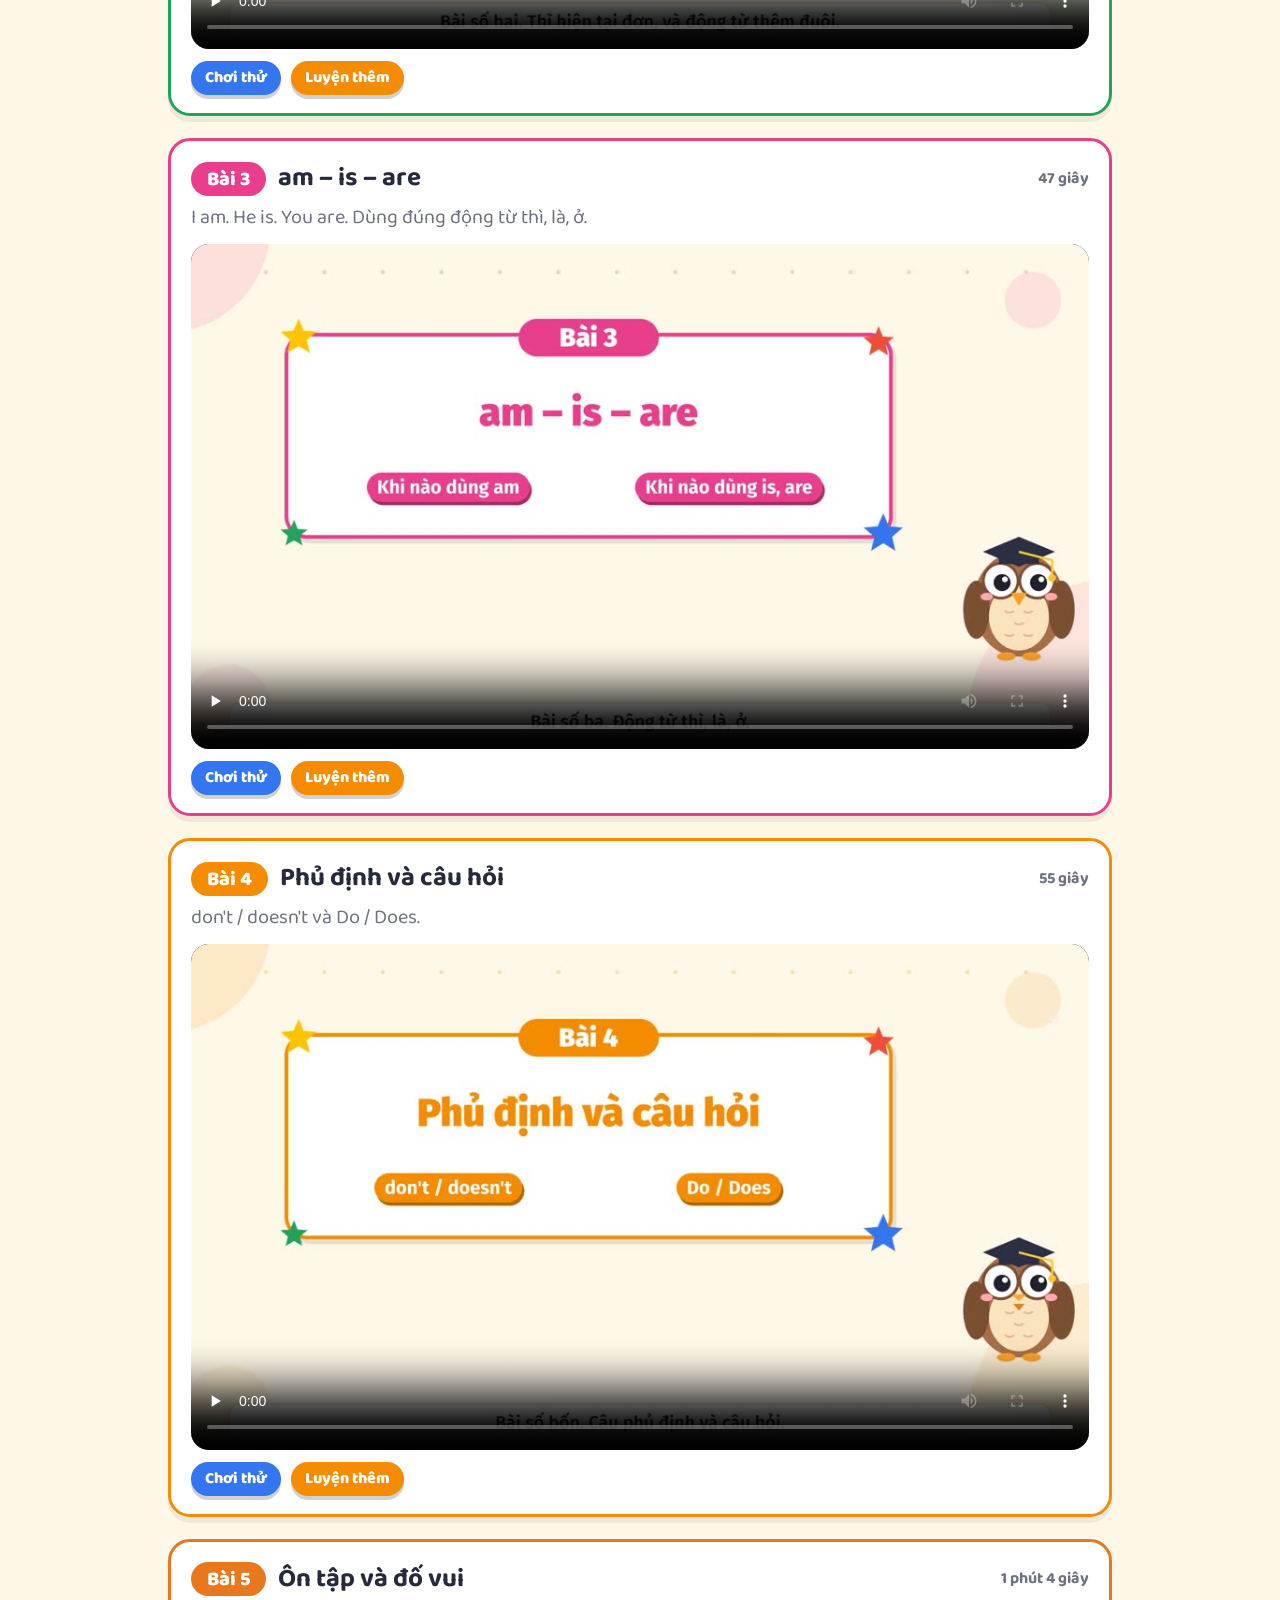
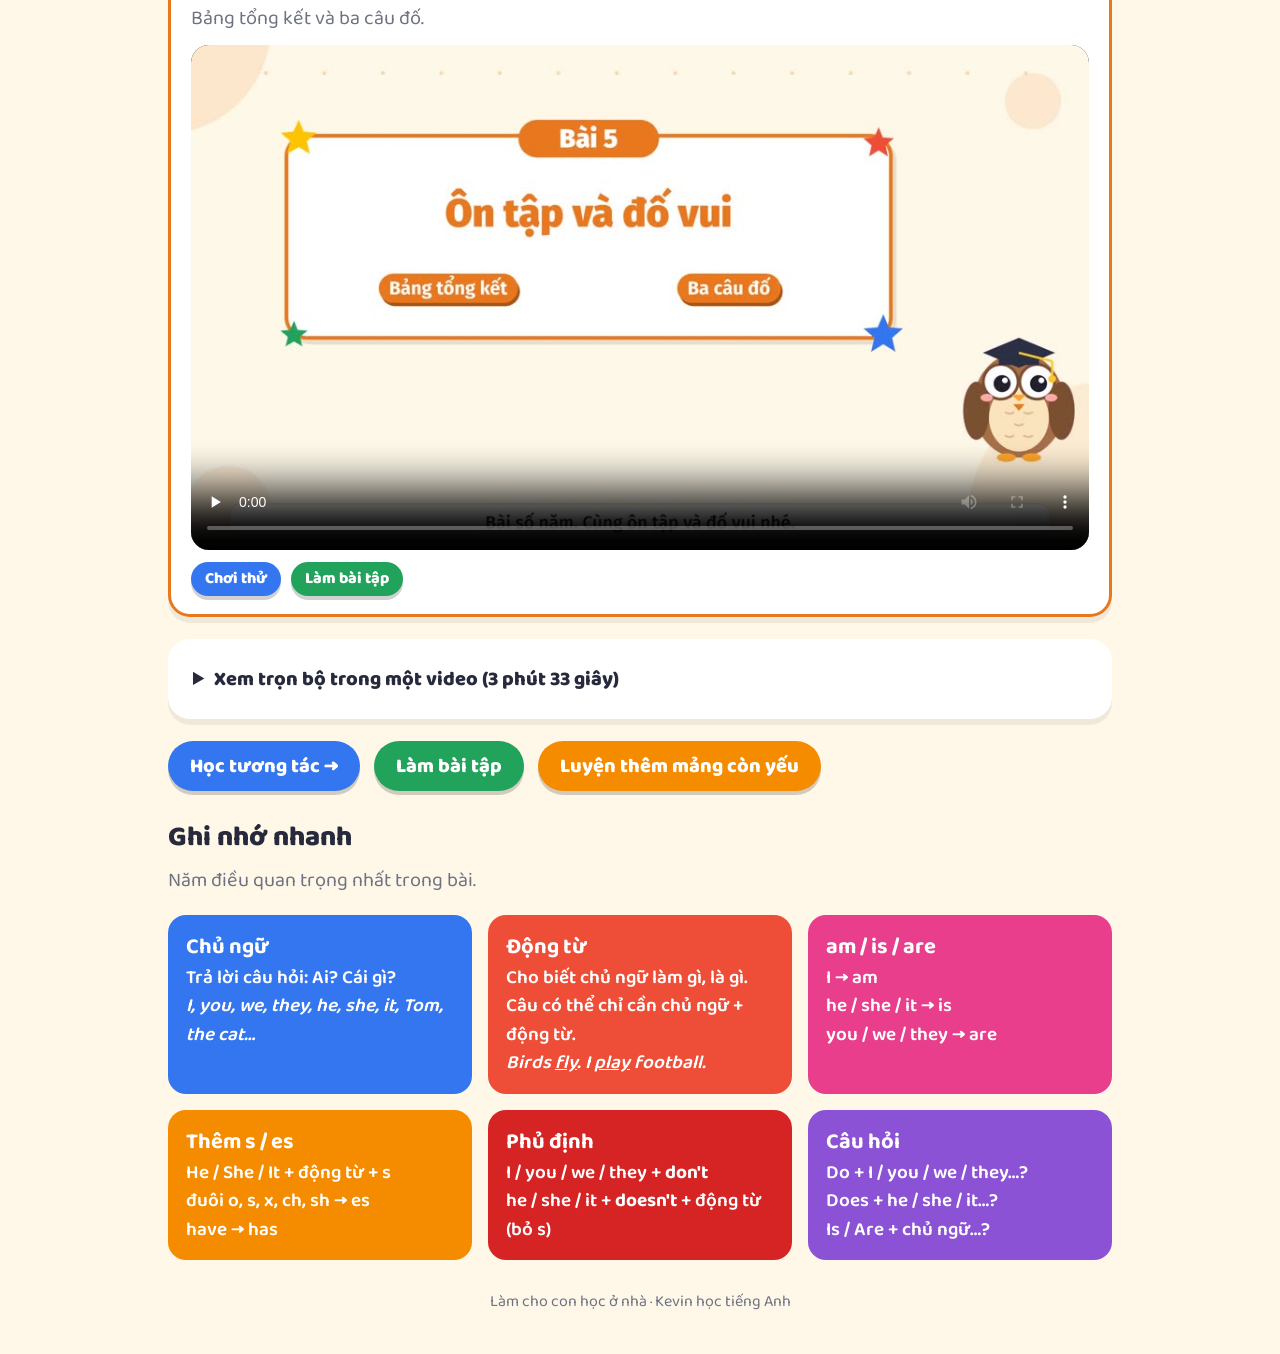
==== commit 3c2e87e5: "Tách video thành 5 bài ngắn, thêm liên kết xem lại bài từ phần luyện tập và kết quả Co-Authored-By: " ====
--- a/index.html
+++ b/index.html
@@ -20,14 +20,61 @@
 
 <main class="wrap">
   <h1>Câu Tiếng Anh Vui Nhộn!</h1>
-  <p class="lead">Chủ ngữ, động từ và thì hiện tại đơn, dành cho các bạn lớp 3. Xem video, chơi phần Học tương tác, rồi làm bài tập nhé!</p>
+  <p class="lead">Chủ ngữ, động từ và thì hiện tại đơn, dành cho các bạn lớp 3. Xem từng bài ngắn, chơi phần Học tương tác, rồi làm bài tập nhé!</p>
 
-  <div class="card" style="padding:12px">
-    <video class="video" controls preload="metadata" poster="assets/poster.jpg" playsinline>
-      <source src="assets/bai-giang.mp4" type="video/mp4">
+  <h2>5 bài học ngắn</h2>
+  <p class="lead">Xem từng bài một, mỗi bài chỉ khoảng 1 phút. Xem xong thì chơi và luyện ngay phần đó.</p>
+  <section class="card lesson" id="bai-1" style="border-color:var(--subj)">
+    <div class="lesson-head"><span class="lesson-num" style="background:var(--subj)">Bài 1</span><h3>Chủ ngữ và động từ</h3><span class="dur">1 phút 18 giây</span></div>
+    <p class="lead" style="margin:4px 0 12px">Câu giống đoàn tàu: chủ ngữ + động từ. Hai nhóm chủ ngữ.</p>
+    <video class="video" controls preload="none" poster="assets/poster1.jpg" playsinline>
+      <source src="assets/bai1.mp4" type="video/mp4">
       Trình duyệt không phát được video.
     </video>
-  </div>
+    <div class="lesson-cta"><a class="btn small" href="bai-hoc.html#doan-tau">Chơi thử</a><a class="btn orange small" href="luyen-tap.html?skill=subject">Luyện thêm</a></div>
+  </section>
+  <section class="card lesson" id="bai-2" style="border-color:var(--rest)">
+    <div class="lesson-head"><span class="lesson-num" style="background:var(--rest)">Bài 2</span><h3>Hiện tại đơn và thêm s / es</h3><span class="dur">56 giây</span></div>
+    <p class="lead" style="margin:4px 0 12px">Khi nào dùng hiện tại đơn, và khi nào động từ thêm s / es.</p>
+    <video class="video" controls preload="none" poster="assets/poster2.jpg" playsinline>
+      <source src="assets/bai2.mp4" type="video/mp4">
+      Trình duyệt không phát được video.
+    </video>
+    <div class="lesson-cta"><a class="btn small" href="bai-hoc.html#may-lam-cau">Chơi thử</a><a class="btn orange small" href="luyen-tap.html?skill=s_es">Luyện thêm</a></div>
+  </section>
+  <section class="card lesson" id="bai-3" style="border-color:var(--be)">
+    <div class="lesson-head"><span class="lesson-num" style="background:var(--be)">Bài 3</span><h3>am – is – are</h3><span class="dur">47 giây</span></div>
+    <p class="lead" style="margin:4px 0 12px">I am. He is. You are. Dùng đúng động từ thì, là, ở.</p>
+    <video class="video" controls preload="none" poster="assets/poster3.jpg" playsinline>
+      <source src="assets/bai3.mp4" type="video/mp4">
+      Trình duyệt không phát được video.
+    </video>
+    <div class="lesson-cta"><a class="btn small" href="bai-hoc.html#may-lam-cau">Chơi thử</a><a class="btn orange small" href="luyen-tap.html?skill=to_be">Luyện thêm</a></div>
+  </section>
+  <section class="card lesson" id="bai-4" style="border-color:var(--do)">
+    <div class="lesson-head"><span class="lesson-num" style="background:var(--do)">Bài 4</span><h3>Phủ định và câu hỏi</h3><span class="dur">55 giây</span></div>
+    <p class="lead" style="margin:4px 0 12px">don't / doesn't và Do / Does.</p>
+    <video class="video" controls preload="none" poster="assets/poster4.jpg" playsinline>
+      <source src="assets/bai4.mp4" type="video/mp4">
+      Trình duyệt không phát được video.
+    </video>
+    <div class="lesson-cta"><a class="btn small" href="bai-hoc.html#may-lam-cau">Chơi thử</a><a class="btn orange small" href="luyen-tap.html?skill=negative">Luyện thêm</a></div>
+  </section>
+  <section class="card lesson" id="bai-5" style="border-color:#E8781E">
+    <div class="lesson-head"><span class="lesson-num" style="background:#E8781E">Bài 5</span><h3>Ôn tập và đố vui</h3><span class="dur">1 phút 4 giây</span></div>
+    <p class="lead" style="margin:4px 0 12px">Bảng tổng kết và ba câu đố.</p>
+    <video class="video" controls preload="none" poster="assets/poster5.jpg" playsinline>
+      <source src="assets/bai5.mp4" type="video/mp4">
+      Trình duyệt không phát được video.
+    </video>
+    <div class="lesson-cta"><a class="btn small" href="bai-hoc.html#thu-thach">Chơi thử</a><a class="btn green small" href="bai-tap.html">Làm bài tập</a></div>
+  </section>
+  <details class="card full">
+    <summary>Xem trọn bộ trong một video (3 phút 33 giây)</summary>
+    <video class="video" controls preload="none" poster="assets/poster.jpg" playsinline style="margin-top:12px">
+      <source src="assets/bai-giang.mp4" type="video/mp4">
+    </video>
+  </details>
 
   <div class="big-cta">
     <a class="btn" href="bai-hoc.html">Học tương tác &rarr;</a>
--- a/assets/style.css
+++ b/assets/style.css
@@ -168,3 +168,12 @@
 
 .wagon.skip{background:#C9C2B0}
 .wagon.skip .slot{font-size:16px;font-weight:700;border-style:dotted}
+
+/* lesson cards */
+.lesson{padding:18px 20px}
+.lesson-head{display:flex;align-items:center;gap:12px;flex-wrap:wrap}
+.lesson-head h3{margin:0;font-size:26px;flex:1;min-width:180px}
+.lesson-num{color:#fff;font-weight:800;border-radius:999px;padding:2px 16px;font-size:20px}
+.dur{color:var(--grey);font-weight:700;font-size:16px}
+.lesson-cta{display:flex;gap:10px;flex-wrap:wrap;margin-top:12px}
+details.full summary{cursor:pointer;font-weight:800;font-size:20px}
